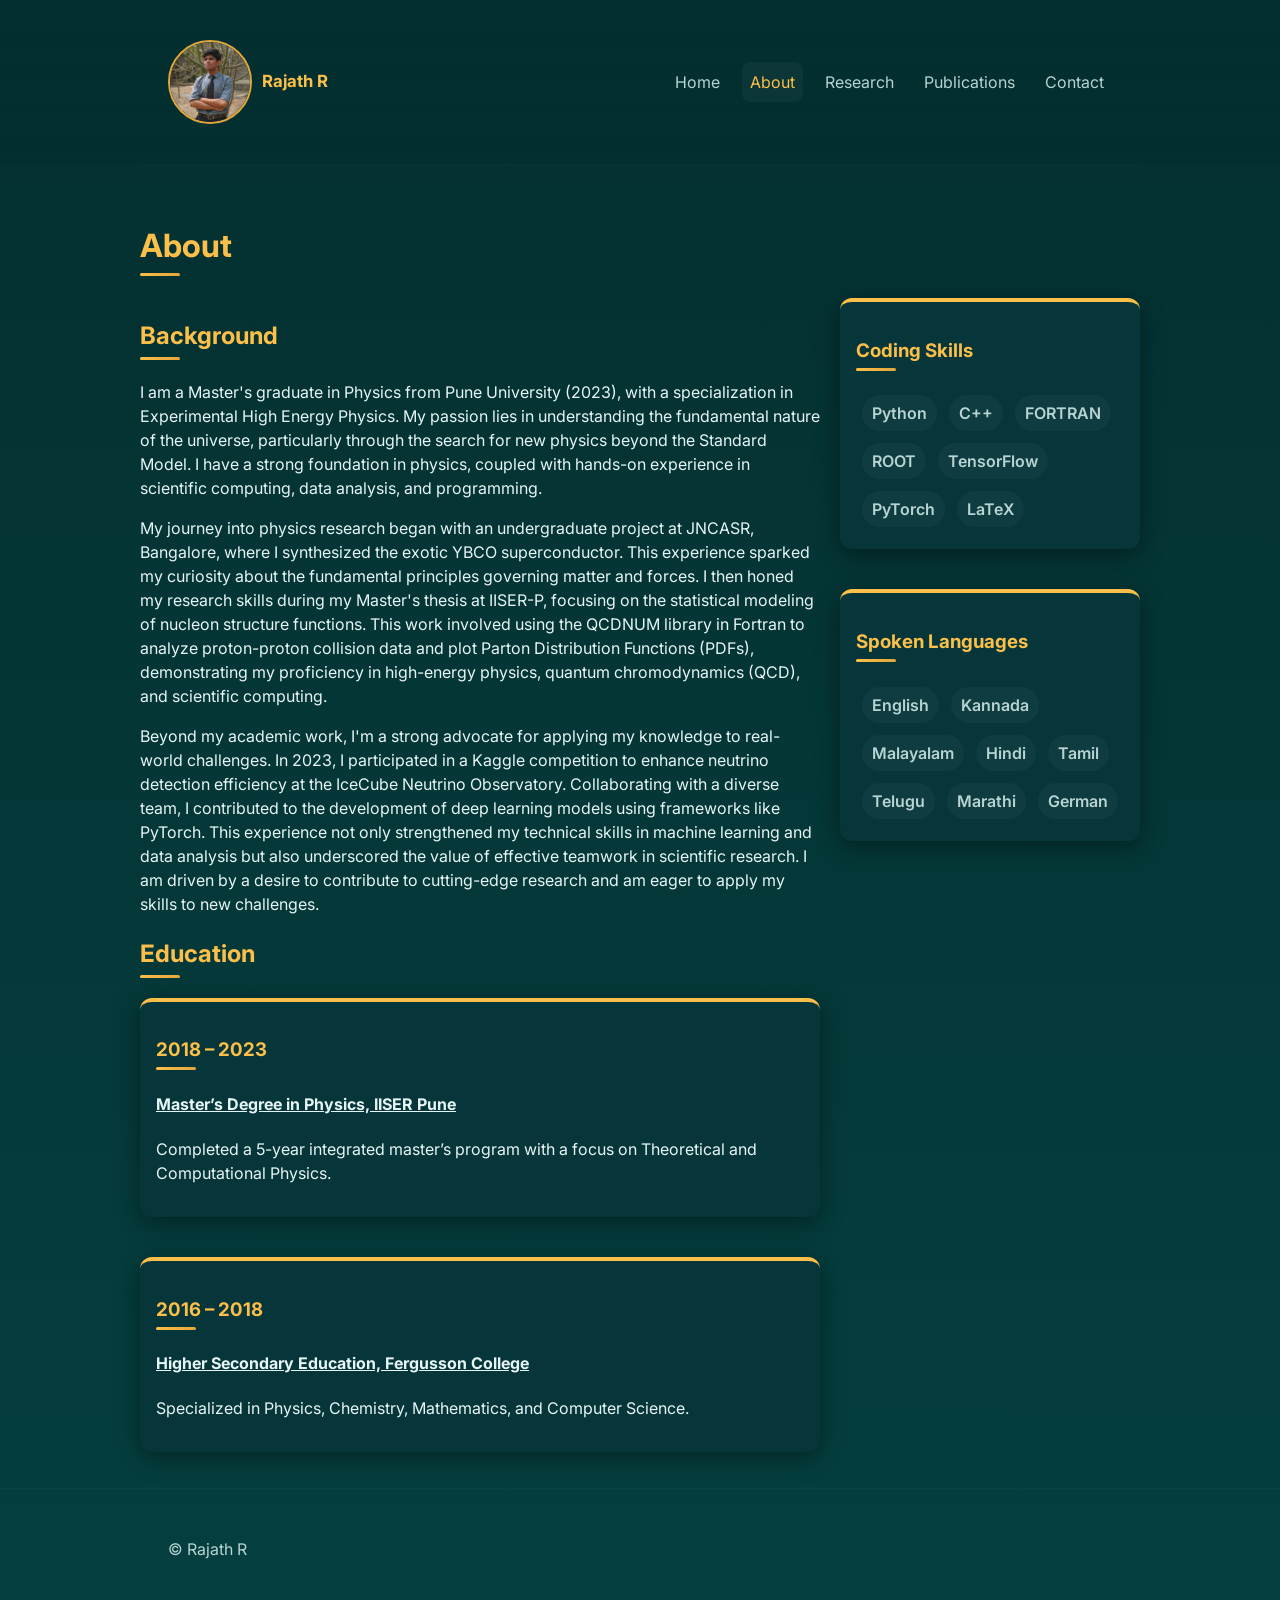
==== about.html @ 4250e9c6 "Update about.html" ====
<!doctype html>
<html lang="en"><head>
<meta charset="utf-8"/><meta name="viewport" content="width=device-width,initial-scale=1"/>
<title>About — Rajath R</title>
<link href="https://fonts.googleapis.com/css2?family=Inter:wght@300;400;600;700;800&display=swap" rel="stylesheet">
<link rel="stylesheet" href="css/style.css">
</head><body>
  <header class="site-header">
    <div class="container header-grid">
      <a class="brand" href="index.html">
  <img src="images/profile.jpg" alt="Rajath R" class="brand-photo" />
  Rajath R
</a>

      <nav class="nav">
        <a href="index.html">Home</a>
        <a href="about.html" aria-current="page">About</a>
        <a href="research.html">Research</a>
        <a href="publications.html">Publications</a>
        <a href="contact.html">Contact</a>
      </nav>
      <button id="menuToggle" class="menu-toggle" aria-label="Toggle menu">☰</button>
    </div>
  </header>

  <main class="container section">
    <h1>About</h1>
    <div class="two-col">
      <div>
        <h2>Background</h2>
        <p>I am a Master's graduate in Physics from Pune University (2023), with a specialization in Experimental High Energy Physics. My passion lies in understanding the fundamental nature of the universe, particularly through the search for new physics beyond the Standard Model. I have a strong foundation in physics, coupled with hands-on experience in scientific computing, data analysis, and programming.<p>

<p>My journey into physics research began with an undergraduate project at JNCASR, Bangalore, where I synthesized the exotic YBCO superconductor. This experience sparked my curiosity about the fundamental principles governing matter and forces. I then honed my research skills during my Master's thesis at IISER-P, focusing on the statistical modeling of nucleon structure functions. This work involved using the QCDNUM library in Fortran to analyze proton-proton collision data and plot Parton Distribution Functions (PDFs), demonstrating my proficiency in high-energy physics, quantum chromodynamics (QCD), and scientific computing.<p>

<p>Beyond my academic work, I'm a strong advocate for applying my knowledge to real-world challenges. In 2023, I participated in a Kaggle competition to enhance neutrino detection efficiency at the IceCube Neutrino Observatory. Collaborating with a diverse team, I contributed to the development of deep learning models using frameworks like PyTorch. This experience not only strengthened my technical skills in machine learning and data analysis but also underscored the value of effective teamwork in scientific research. I am driven by a desire to contribute to cutting-edge research and am eager to apply my skills to new challenges.</p>

        <section id="education">
  <h2>Education</h2>

  <article class="exp card">
    <h3>2018 – 2023</h3>
    <h4><u><b>Master’s Degree in Physics, IISER Pune</b></u></h4>
    <p>Completed a 5-year integrated master’s program with a focus on Theoretical and Computational Physics.</p>
  </article>

  <article class="exp card">
    <h3>2016 – 2018</h3>
    <h4><u><b>Higher Secondary Education, Fergusson College</b></u></h4>
    <p>Specialized in Physics, Chemistry, Mathematics, and Computer Science.</p>
  </article>

</section>

      </div>

      <aside>
        <div class="card">
          <h3>Coding Skills</h3>
          <div class="chips">
            <span>Python</span><span>C++</span><span>FORTRAN</span><span>ROOT</span><span>TensorFlow</span><span>PyTorch</span><span>LaTeX</span>
          </div>
        </div>

        <div class="card">
          <h3>Spoken Languages</h3>
           <div class="chips">
            <span>English</span><span>Kannada</span><span>Malayalam</span><span>Hindi</span><span>Tamil</span><span>Telugu</span><span>Marathi</span><span>German</span>
          </div>
        </div>
      </aside>
    </div>
  </main>

  <footer class="site-footer">
    <div class="container footer-inner">
      <div>© <span id="year2"></span> Rajath R</div>
    </div>
  </footer>

  <script src="js/main.js"></script>
</body></html>
---- css/style.css ----
:root {
  --bg:#042f30;        /* deep teal */
  --bg-2:#053f3f;
  --card:#07363a;
  --muted:#b7d4d2;     /* softer muted tone */
  --text:#e6f6f5;
  --accent:#fcbf49;    /* gold accent */
  --accent-dark:#e3a63b; /* darker gold hover */
  --glass: rgba(255,255,255,0.03);
  --radius:12px;
  font-family: "Inter", system-ui, -apple-system, "Segoe UI", Roboto, "Helvetica Neue", Arial;
  color-scheme: dark;
}

/* base */
* { box-sizing: border-box; }
html, body { min-height: 100%; height: auto; }

body {
  margin: 0;
  background: linear-gradient(180deg,var(--bg),var(--bg-2));
  color: var(--text);
  -webkit-font-smoothing: antialiased;
  -moz-osx-font-smoothing: grayscale;
  font-size: 16px;
  line-height: 1.5;
}

/* layout */
.container { max-width: 1000px; margin: 0 auto; padding: 28px; }

/* header */
.site-header {
  position: sticky;
  top: 0;
  background: linear-gradient(180deg, rgba(4, 47, 48, 0.95), rgba(4, 47, 48, 0.85));
  backdrop-filter: blur(6px);
  z-index: 50;
  padding: 12px 0;
}

.header-grid {
  display: flex;
  align-items: center;
  justify-content: space-between;
  gap: 20px;
}

.brand {
  display: flex;
  align-items: center;
  gap: 10px;
  font-weight: 700;
  font-size: 1.05rem;
  color: var(--accent);
  text-decoration: none;
}

.brand-photo {
  width: 84px;
  height: 84px;
  border-radius: 50%;
  object-fit: cover;
  border: 2px solid var(--accent-dark);
}
@media (max-width: 600px) {
  .brand-photo { width: 48px; height: 48px; }
}

.nav { display: flex; gap: 14px; align-items: center; }
.nav a {
  color: var(--muted);
  text-decoration: none;
  padding: 8px;
  border-radius: 8px;
  transition: 0.2s;
}
.nav a[aria-current="page"], .nav a:hover {
  color: var(--accent);
  background: rgba(255,255,255,0.03);
}
.btn-outline {
  background: transparent;
  border: 1px solid var(--accent);
  padding: 8px 12px;
  border-radius: 10px;
  color: var(--accent);
  transition: 0.2s;
}
.btn-outline:hover { background: var(--accent); color: var(--bg); }

/* mobile menu */
.menu-toggle { display: none; background: transparent; border: 0; color: var(--muted); font-size: 1.25rem; }

/* hero */
.hero {
  position: relative;
  display: grid;
  grid-template-columns: 1fr 360px;
  gap: 28px;
  align-items: start;
  padding: 44px 0;
  background: linear-gradient(180deg, var(--bg), var(--bg-2));
  border-bottom: 1px solid rgba(255,255,255,0.05);
  overflow: hidden;
}
.hero::before {
  content: "";
  position: absolute;
  top: -50%;
  left: -50%;
  width: 200%;
  height: 200%;
  background: radial-gradient(
    ellipse at center,
    rgba(252,191,73,0.10) 0%,
    rgba(252,191,73,0) 70%
  );
  background-blend-mode: screen;
  pointer-events: none;
  z-index: 0;
}
.hero > * { position: relative; z-index: 1; }

/* profile frame */
.profile-frame {
  width: 260px;
  height: 260px;
  border-radius: 18px;
  border: 3px solid var(--accent);
  background: linear-gradient(180deg, rgba(255,255,255,0.02), rgba(0,0,0,0.06));
  display: flex;
  align-items: center;
  justify-content: center;
  overflow: hidden;
  box-shadow: 0 10px 30px rgba(2,8,12,0.6);
}
.profile-frame img { width: 100%; height: 100%; object-fit: cover; }

.hero-left h1 { font-size: 2.1rem; margin: 0 0 6px; color: var(--accent); }
.lead { color: var(--muted); margin-bottom: 12px; }
.meta { color: var(--muted); font-size: 0.95rem; }
.hero-ctas { margin: 16px 0; display: flex; flex-wrap: wrap; gap: 12px; }
.btn-primary {
  background: var(--accent);
  color: var(--bg);
  padding: 12px 14px;
  border-radius: 12px;
  text-decoration: none;
  font-weight: 700;
  transition: 0.2s;
}
.btn-primary:hover { background: var(--accent-dark); }
.btn-ghost {
  background: transparent;
  border: 1px solid var(--accent);
  padding: 10px 12px;
  border-radius: 12px;
  color: var(--accent);
  text-decoration: none;
  transition: 0.2s;
}
.btn-ghost:hover { background: var(--accent); color: var(--bg); }

/* Download CV button */
.btn-download {
  background: var(--accent);
  color: var(--bg);
  text-shadow: 0 1px 2px rgba(0,0,0,0.4);
  padding: 10px 14px;
  border-radius: 10px;
  text-decoration: none;
  font-weight: 600;
  transition: 0.2s;
}
.btn-download:hover { background: var(--accent-dark); }

/* features */
.features .grid-3 { display: grid; grid-template-columns: repeat(3,1fr); gap: 18px; margin-top: 18px; }
.card {
  background: var(--card);
  padding: 16px;
  border-radius: 12px;
  box-shadow: 0 6px 24px rgba(0,0,0,0.4);
  border-top: 4px solid var(--accent);
}
.card.sm { padding: 10px; font-size: 0.95rem; border-top: 2px solid var(--accent-dark); }

/* chips */
.quick-cards { display: flex; gap: 12px; margin-top: 18px; flex-wrap: wrap; }
.chips span {
  display: inline-block;
  padding: 6px 10px;
  margin: 6px;
  border-radius: 999px;
  background: rgba(255,255,255,0.03);
  color: var(--muted);
  font-weight: 600;
}

/* sections */
.section { padding: 36px 0; border-top: 1px solid rgba(255,255,255,0.02); }
.section h1, .section h2, .section h3 {
  color: var(--accent);
  position: relative;
  padding-bottom: 6px;
}
.section h1::after, .section h2::after, .section h3::after {
  content: "";
  position: absolute;
  left: 0;
  bottom: 0;
  width: 40px;
  height: 3px;
  background: linear-gradient(90deg,var(--accent),var(--accent-dark));
  border-radius: 2px;
}
.two-col { display: grid; grid-template-columns: 1fr 300px; gap: 20px; align-items: start; }
.pub-list { list-style: none; padding: 0; margin: 0; }
.pub-list li::before { content: "• "; color: var(--accent); font-weight: bold; }
.link-inline { color: var(--accent); text-decoration: none; font-weight: 600; }

/* footer */
.site-footer { padding: 20px 0; color: var(--muted); text-align: center; border-top: 1px solid rgba(255,255,255,0.02); }
.footer-inner { display: flex; justify-content: space-between; gap: 20px; align-items: center; }

/* contact section */
.contact-section { padding: 40px 0; }
.contact-section h2 { text-align: center; margin-bottom: 28px; font-size: 1.8rem; }
.contact-grid {
  display: grid;
  grid-template-columns: repeat(auto-fit, minmax(220px, 1fr));
  gap: 20px;
  justify-content: center; /* centers incomplete rows */
}
.contact-card {
  background: var(--card);
  border-radius: var(--radius);
  padding: 20px;
  text-align: center;
  transition: transform 0.2s ease, background 0.2s ease;
  opacity: 0;
  transform: translateY(10px);
  animation: fadeUp 0.6s ease forwards;
}
.contact-card:nth-child(1) { animation-delay: 0.1s; }
.contact-card:nth-child(2) { animation-delay: 0.2s; }
.contact-card:nth-child(3) { animation-delay: 0.3s; }
.contact-card:nth-child(4) { animation-delay: 0.4s; }
.contact-card:nth-child(5) { animation-delay: 0.5s; }
.contact-card:nth-child(6) { animation-delay: 0.6s; }
.contact-card:nth-child(7) { animation-delay: 0.7s; }
.contact-card:nth-child(8) { animation-delay: 0.8s; }

@keyframes fadeUp {
  to { opacity: 1; transform: translateY(0); }
}

.contact-card:hover { transform: translateY(-4px); background: var(--glass); }
.contact-card .icon { margin-bottom: 10px; }
.contact-card svg {
  width: 36px;
  height: 36px;
  color: var(--accent);
  transition: color 0.2s ease, filter 0.3s ease;
}
.contact-card:hover svg {
  color: var(--text);
  filter: drop-shadow(0 0 6px rgba(252,191,73,0.6)); /* gold glow */
}
.contact-card h3 { margin: 6px 0; font-size: 1.1rem; }
.contact-card p { margin: 0; }
.contact-card a { color: var(--muted); text-decoration: none; transition: color 0.2s ease; }
.contact-card:hover a { color: var(--text); }

/* responsiveness */
@media (max-width:980px) {
  .hero { grid-template-columns: 1fr 300px; }
  .two-col { grid-template-columns: 1fr; }
  .features .grid-3 { grid-template-columns: 1fr 1fr; }
}
@media (max-width:760px) {
  .nav {
    display: none;
    position: absolute;
    right: 18px;
    top: 68px;
    background: var(--card);
    padding: 16px;
    border-radius: 10px;
    box-shadow: 0 12px 30px rgba(0,0,0,0.6);
  }
  .menu-toggle { display: block; }
  .hero { grid-template-columns: 1fr; gap: 18px; }
  .features .grid-3 { grid-template-columns: 1fr; }
}
.pub-list li {
  position: relative;
  padding-left: 20px; /* space for bullet */
  margin-bottom: 10px; /* space between items */
  opacity: 0;
  transform: translateY(5px);
  animation: fadeBullet 0.5s ease forwards;
}

.pub-list li:nth-child(1) { animation-delay: 0.05s; }
.pub-list li:nth-child(2) { animation-delay: 0.1s; }
.pub-list li:nth-child(3) { animation-delay: 0.15s; }
.pub-list li:nth-child(4) { animation-delay: 0.2s; }
.pub-list li:nth-child(5) { animation-delay: 0.25s; }
/* add more nth-child delays if you have more items */

.pub-list li::before {
  content: "";
  position: absolute;
  left: 0;
  top: 0.6em;
  width: 8px;
  height: 8px;
  background: var(--accent);
  border-radius: 50%;
  box-shadow: 0 0 4px rgba(252,191,73,0.6);
  opacity: 0;
  transform: scale(0.6);
  animation: popBullet 0.3s ease forwards;
}

.pub-list li:nth-child(1)::before { animation-delay: 0.05s; }
.pub-list li:nth-child(2)::before { animation-delay: 0.1s; }
.pub-list li:nth-child(3)::before { animation-delay: 0.15s; }
.pub-list li:nth-child(4)::before { animation-delay: 0.2s; }
.pub-list li:nth-child(5)::before { animation-delay: 0.25s; }

@keyframes fadeBullet {
  to { opacity: 1; transform: translateY(0); }
}

@keyframes popBullet {
  to { opacity: 1; transform: scale(1); }
}
/* === Custom spacing for stacked cards in About and Research sections === */

/* About page right-column cards */
.two-col .card {
  margin-bottom: 40px;
}
.two-col .card:last-child {
  margin-bottom: 0;
}

/* Research section cards */
.exp.card {
  margin-bottom: 40px;
}
.exp.card:last-child {
  margin-bottom: 0;
}

/* === Fade-in animation for About and Research cards === */
/* Reusing fadeBullet animation from publications page */

.exp.card {
  opacity: 0;
  transform: translateY(5px);
  animation: fadeBullet 0.5s ease forwards;
}
.exp.card:nth-child(1) { animation-delay: 0.05s; }
.exp.card:nth-child(2) { animation-delay: 0.1s; }
.exp.card:nth-child(3) { animation-delay: 0.15s; }

.two-col .card {
  opacity: 0;
  transform: translateY(5px);
  animation: fadeBullet 0.5s ease forwards;
}
.two-col .card:nth-child(1) { animation-delay: 0.05s; }
.two-col .card:nth-child(2) { animation-delay: 0.1s; }
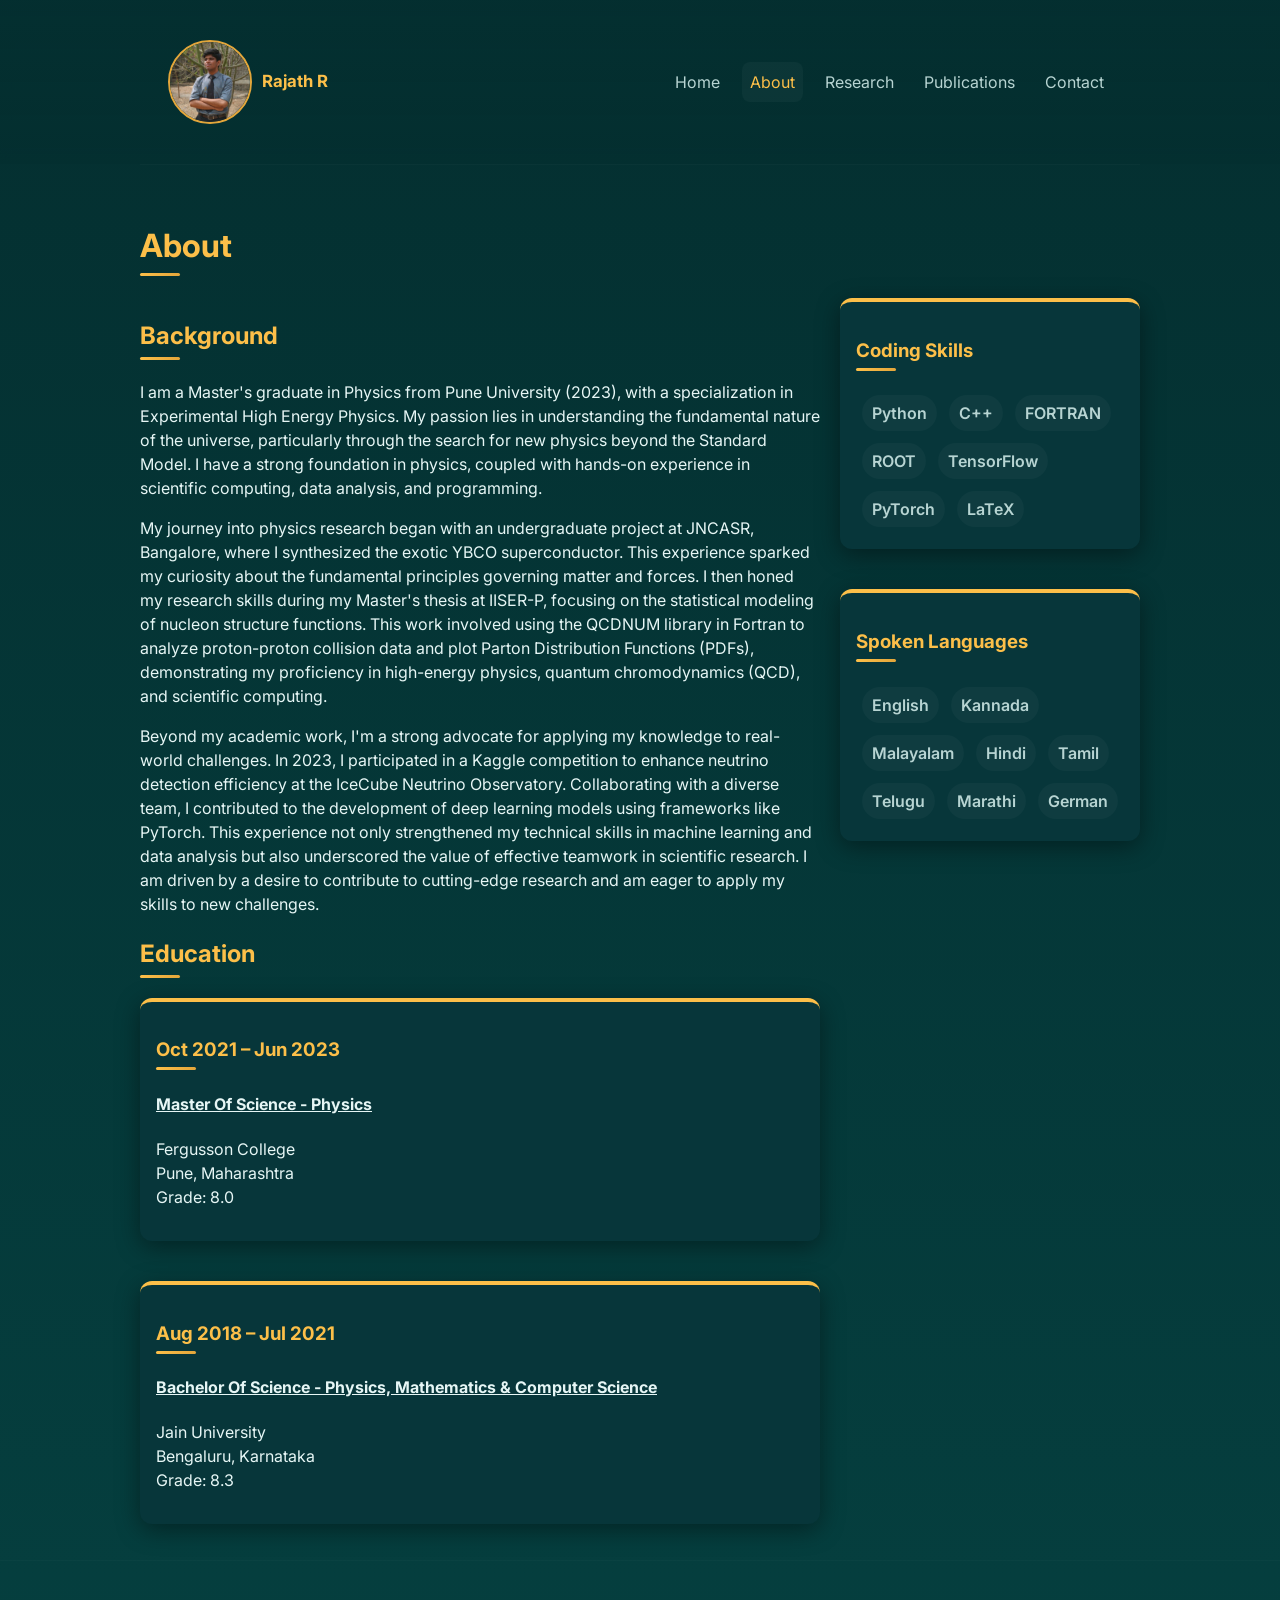
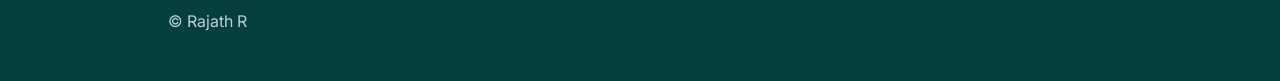
==== commit a4c66806: "Update about.html" ====
--- a/about.html
+++ b/about.html
@@ -38,16 +38,18 @@
   <h2>Education</h2>
 
   <article class="exp card">
-    <h3>2018 – 2023</h3>
-    <h4><u><b>Master’s Degree in Physics, IISER Pune</b></u></h4>
-    <p>Completed a 5-year integrated master’s program with a focus on Theoretical and Computational Physics.</p>
+    <h3>Oct 2021 – Jun 2023</h3>
+    <h4><u><b>Master Of Science - Physics</b></u></h4>
+    <p>Fergusson College<br>Pune, Maharashtra<br>Grade: 8.0</p>
   </article>
 
   <article class="exp card">
-    <h3>2016 – 2018</h3>
-    <h4><u><b>Higher Secondary Education, Fergusson College</b></u></h4>
-    <p>Specialized in Physics, Chemistry, Mathematics, and Computer Science.</p>
+    <h3>Aug 2018 – Jul 2021</h3>
+    <h4><u><b>Bachelor Of Science - Physics, Mathematics &amp; Computer Science</b></u></h4>
+    <p>Jain University<br>Bengaluru, Karnataka<br>Grade: 8.3</p>
   </article>
+
+</section>
 
 </section>
 
--- a/css/style.css
+++ b/css/style.css
@@ -371,6 +371,13 @@
 .two-col .card {
   opacity: 0;
   transform: translateY(5px);
+  #education .card {
+  margin-bottom: 20px;
+}
+#education .card:last-child {
+  margin-bottom: 0;
+}
+
   animation: fadeBullet 0.5s ease forwards;
 }
 .two-col .card:nth-child(1) { animation-delay: 0.05s; }
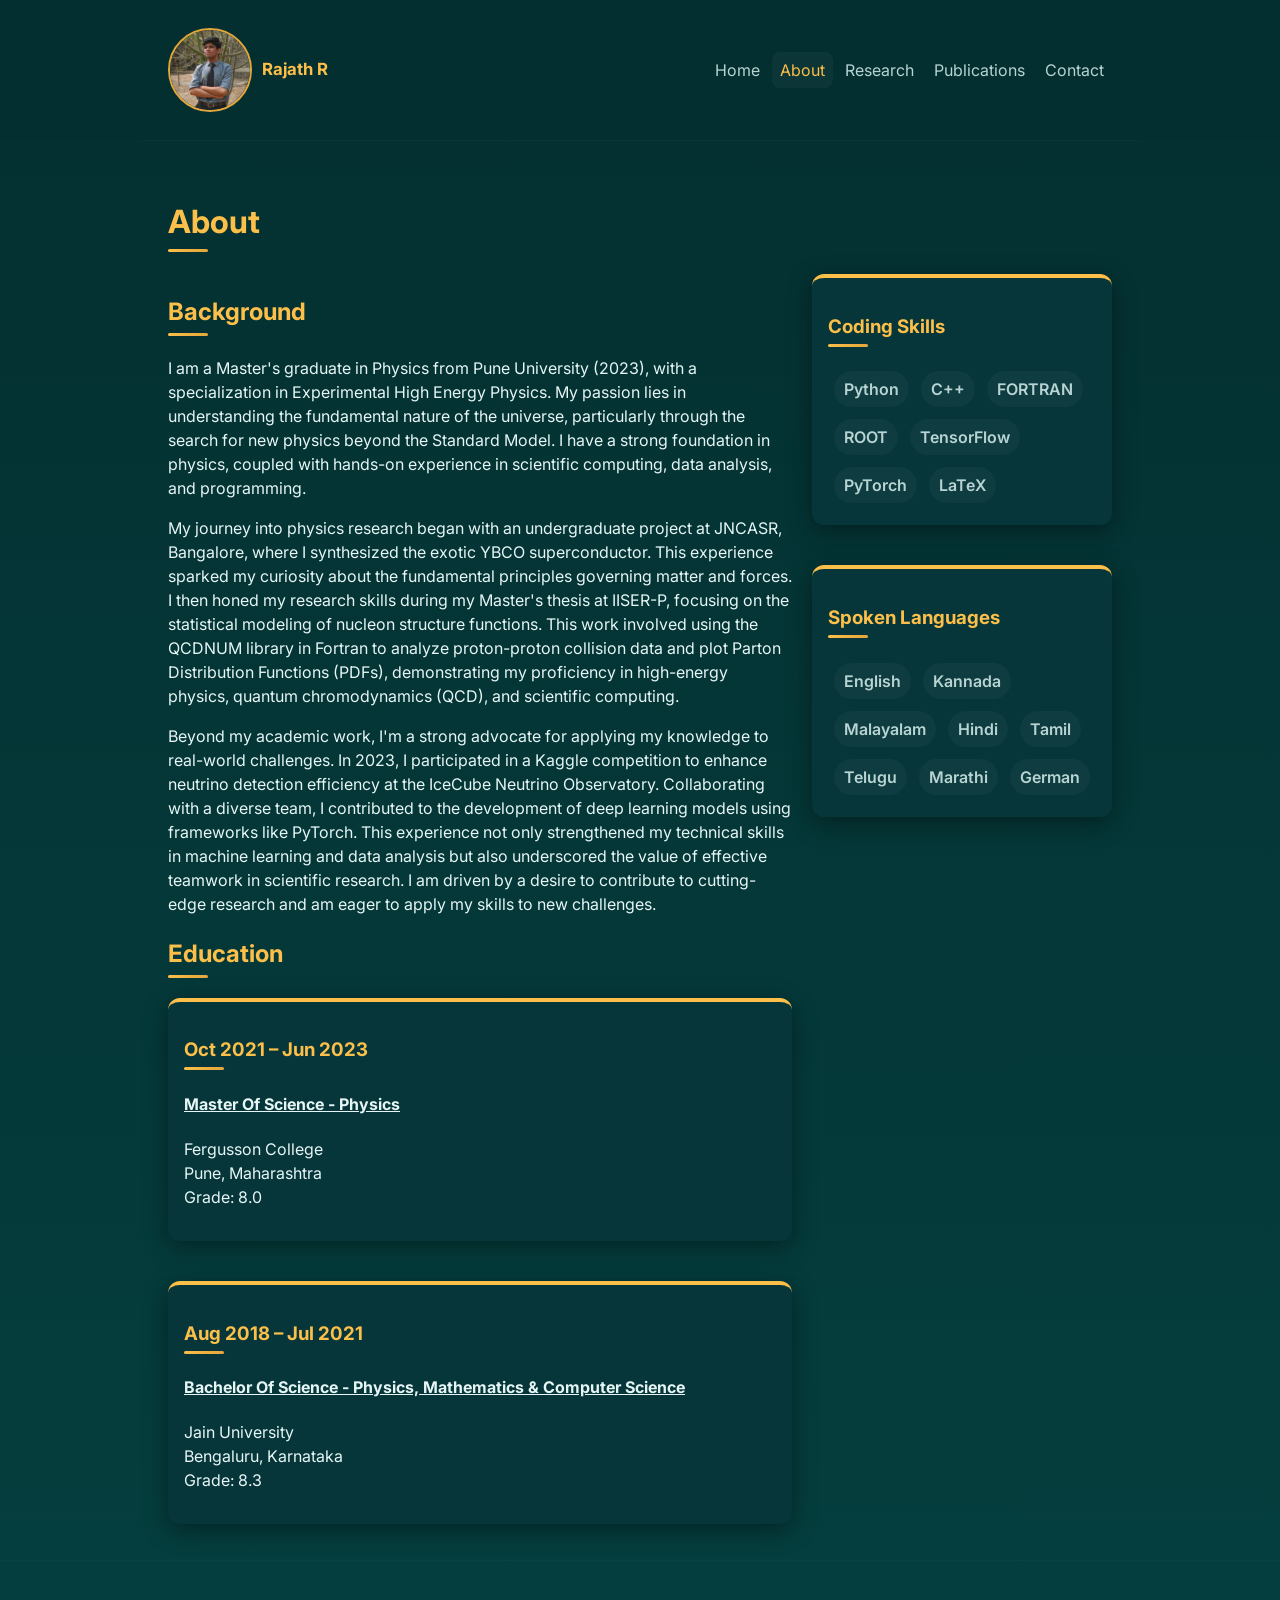
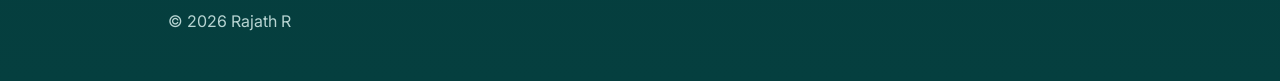
==== commit c63e8cd0: "Update about.html" ====
--- a/about.html
+++ b/about.html
@@ -79,5 +79,5 @@
     </div>
   </footer>
 
-  <script src="js/main.js"></script>
+  <script src="js/main.js"defer></script>
 </body></html>
--- a/css/style.css
+++ b/css/style.css
@@ -36,7 +36,7 @@
   background: linear-gradient(180deg, rgba(4, 47, 48, 0.95), rgba(4, 47, 48, 0.85));
   backdrop-filter: blur(6px);
   z-index: 50;
-  padding: 12px 0;
+  padding: 0px 0;
 }
 
 .header-grid {
@@ -67,7 +67,6 @@
   .brand-photo { width: 48px; height: 48px; }
 }
 
-.nav { display: flex; gap: 14px; align-items: center; }
 .nav a {
   color: var(--muted);
   text-decoration: none;
@@ -90,7 +89,7 @@
 .btn-outline:hover { background: var(--accent); color: var(--bg); }
 
 /* mobile menu */
-.menu-toggle { display: none; background: transparent; border: 0; color: var(--muted); font-size: 1.25rem; }
+.menu-toggle { display: none; background: transparent; border: 0; color: var(--accent); font-size: 1.5rem; /* Increased size slightly for better visibility */ }
 
 /* hero */
 .hero {
@@ -99,7 +98,7 @@
   grid-template-columns: 1fr 360px;
   gap: 28px;
   align-items: start;
-  padding: 44px 0;
+  padding: 44px 28px;
   background: linear-gradient(180deg, var(--bg), var(--bg-2));
   border-bottom: 1px solid rgba(255,255,255,0.05);
   overflow: hidden;
@@ -165,15 +164,15 @@
 /* Download CV button */
 .btn-download {
   background: var(--accent);
-  color: var(--bg);
-  text-shadow: 0 1px 2px rgba(0,0,0,0.4);
+  color: #222 !important;/* dark charcoal */
+  text-shadow: none;
   padding: 10px 14px;
   border-radius: 10px;
   text-decoration: none;
   font-weight: 600;
   transition: 0.2s;
 }
-.btn-download:hover { background: var(--accent-dark); }
+.btn-download:hover { background: var(--accent-dark) !important; }
 
 /* features */
 .features .grid-3 { display: grid; grid-template-columns: repeat(3,1fr); gap: 18px; margin-top: 18px; }
@@ -199,22 +198,34 @@
 }
 
 /* sections */
-.section { padding: 36px 0; border-top: 1px solid rgba(255,255,255,0.02); }
+.section { padding: 36px 28px; border-top: 1px solid rgba(255,255,255,0.02); }
 .section h1, .section h2, .section h3 {
   color: var(--accent);
   position: relative;
   padding-bottom: 6px;
 }
-.section h1::after, .section h2::after, .section h3::after {
+/* default: small underline aligned with the heading text (left by default) */
+.section h1::after,
+.section h2::after,
+.section h3::after {
   content: "";
   position: absolute;
   left: 0;
+  transform: none;
   bottom: 0;
   width: 40px;
   height: 3px;
-  background: linear-gradient(90deg,var(--accent),var(--accent-dark));
+  background: linear-gradient(90deg, var(--accent), var(--accent-dark));
   border-radius: 2px;
 }
+/* center underline only on Contact (or any section with .contact-section) */
+.contact-section h1::after,
+.contact-section h2::after,
+.contact-section h3::after {
+  left: 50%;
+  transform: translateX(-50%);
+}
+
 .two-col { display: grid; grid-template-columns: 1fr 300px; gap: 20px; align-items: start; }
 .pub-list { list-style: none; padding: 0; margin: 0; }
 .pub-list li::before { content: "• "; color: var(--accent); font-weight: bold; }
@@ -229,9 +240,12 @@
 .contact-section h2 { text-align: center; margin-bottom: 28px; font-size: 1.8rem; }
 .contact-grid {
   display: grid;
-  grid-template-columns: repeat(auto-fit, minmax(220px, 1fr));
+  grid-template-columns: repeat(4, 1fr);
   gap: 20px;
-  justify-content: center; /* centers incomplete rows */
+  justify-items: center;
+  max-width: 1200px; /* keeps grid to about 4 cards wide */
+  margin: 0 auto; /* centers the whole grid */
+
 }
 .contact-card {
   background: var(--card);
@@ -382,3 +396,179 @@
 }
 .two-col .card:nth-child(1) { animation-delay: 0.05s; }
 .two-col .card:nth-child(2) { animation-delay: 0.1s; }
+.contact-grid {
+  display: flex;
+  flex-wrap: wrap;
+  justify-content: center; /* Center align tiles horizontally */
+  gap: 20px; /* Optional: adds space between tiles */
+}
+.contact-page h1 {
+  text-align: center;
+}
+.contact-section h1 {
+  text-align: center;
+  margin-bottom: 28px;
+}
+/* Hero-brand: pulsing atom + stylised RR (place at bottom of style.css) */
+.brand-hero {
+  display: flex;
+  align-items: center;
+  gap: 10px;
+  padding: 0px 8px;
+  /* keep link-like spacing but non-clickable here; use same vertical rhythm as .brand */
+}
+
+.brand-hero .hero-emblem {
+  display: inline-flex;
+  align-items: center;
+  justify-content: center;
+  width: 88px; /* doubled from 44px */
+  height: 88px; /* doubled from 44px */
+  border-radius: 20px; /* optional: keep proportions */
+  background: rgba(255,255,255,0.02);
+  color: var(--accent);
+  transition: transform 220ms ease;
+  box-shadow: 0 0 0 rgba(252,191,73,0.0);
+}
+/* slow breathing / pulse effect */
+.brand-hero .atom {
+  display: block;
+  width: 100%;   /* make atom fill the emblem box */
+  height: 100%;
+  will-change: transform, opacity;
+  transform-origin: 50% 50%;
+  animation: atom-pulse 3.6s ease-in-out infinite;
+}
+
+/* tiny glow on the core, animated */
+.brand-hero .atom-core {
+  animation: core-glow 3.6s ease-in-out infinite;
+  will-change: filter, opacity;
+}
+
+/* monogram */
+.brand-hero .hero-monogram .rr {
+  display: inline-block;
+  font-family: "Inter", system-ui, -apple-system, "Segoe UI", Roboto, "Helvetica Neue", Arial;
+  font-weight: 700;
+  letter-spacing: 0.06em;
+  background: linear-gradient(90deg, var(--accent), var(--accent-dark));
+  -webkit-background-clip: text;
+  background-clip: text;
+  color: transparent;
+  font-size: 2.1rem; /* doubled from 1.05rem */
+  line-height: 1;
+  padding-left: 2px;
+  padding-right: 2px;
+}
+
+/* breathing/pulse keyframes */
+@keyframes atom-pulse {
+  0%   { transform: scale(1) rotate(0deg); opacity: 0.96; }
+  25%  { transform: scale(1.08) rotate(8deg); opacity: 1; }
+  50%  { transform: scale(1) rotate(16deg); opacity: 0.96; }
+  75%  { transform: scale(1.06) rotate(8deg); opacity: 1; }
+  100% { transform: scale(1) rotate(0deg); opacity: 0.96; }
+}
+
+
+/* subtle core glow */
+@keyframes core-glow {
+  0% { filter: drop-shadow(0 0 0 rgba(252,191,73,0)); }
+  30% { filter: drop-shadow(0 0 14px rgba(252,191,73,0.55)); }
+  50% { filter: drop-shadow(0 0 24px rgba(252,191,73,0.75)); }
+  70% { filter: drop-shadow(0 0 14px rgba(252,191,73,0.55)); }
+  100% { filter: drop-shadow(0 0 0 rgba(252,191,73,0)); }
+
+
+/* small responsive adjustments */
+@media (max-width: 720px) {
+  .brand-hero { gap: 8px; }
+  .brand-hero .hero-emblem { width: 36px; height: 36px; border-radius: 8px; }
+  .brand-hero .rr { font-size: 0.95rem; }
+}
+/* === Navigation Menu === */
+.nav {
+  display: flex;
+  gap: 14px;
+  align-items: center;
+}
+
+/* --- Mobile Navigation Styles --- */
+@media (max-width: 760px) {
+  .menu-toggle {
+    display: block; /* Show hamburger icon */
+  }
+
+  .nav {
+    display: none; /* Hide menu by default */
+    position: absolute;
+    top: 68px;
+    right: 18px;
+    width: 220px;
+    background: var(--card);
+    border-radius: 10px;
+    box-shadow: 0 12px 30px rgba(0,0,0,0.4);
+    padding: 16px;
+    flex-direction: column; /* Stack links vertically */
+    align-items: flex-start;
+  }
+
+  .nav.nav-open {
+    display: flex; /* Show menu when toggled */
+  }
+}
+/* === Mobile Menu Override === */
+@media (max-width: 760px) {
+  .nav {
+    display: none; /* Keep it hidden by default */
+    position: absolute;
+    right: 18px;
+    top: 60px; /* Adjusted position slightly */
+    background: var(--card);
+    padding: 16px;
+    border-radius: 10px;
+    box-shadow: 0 12px 30px rgba(0,0,0,0.5);
+    flex-direction: column;
+    align-items: flex-start;
+    gap: 10px;
+  }
+
+  /* This is the key part: it shows the menu when the class is added */
+  .nav.nav-open {
+    display: flex !important; /* Use !important to force the display */
+  }
+
+  .menu-toggle {
+    display: block; /* Make sure the button is visible */
+    z-index: 100; /* Ensure the button is on top of other elements */
+  }
+}/* =================================
+   Mobile Navigation Fix
+   ================================= */
+
+@media (max-width: 760px) {
+  /* 1. Ensure the menu is hidden by default */
+  .nav {
+    display: none;
+    flex-direction: column;
+    position: absolute;
+    right: 18px;
+    top: 60px;
+    background: var(--card);
+    padding: 16px;
+    border-radius: 10px;
+    box-shadow: 0 12px 30px rgba(0,0,0,0.5);
+  }
+
+  /* 2. Make the hamburger button visible and clickable */
+  .menu-toggle {
+    display: block;
+    cursor: pointer; /* Makes it clear it's clickable */
+  }
+
+  /* 3. This is the class that the JavaScript will add/remove */
+  .nav.nav-open {
+    display: flex; /* This will show the menu */
+  }
+}
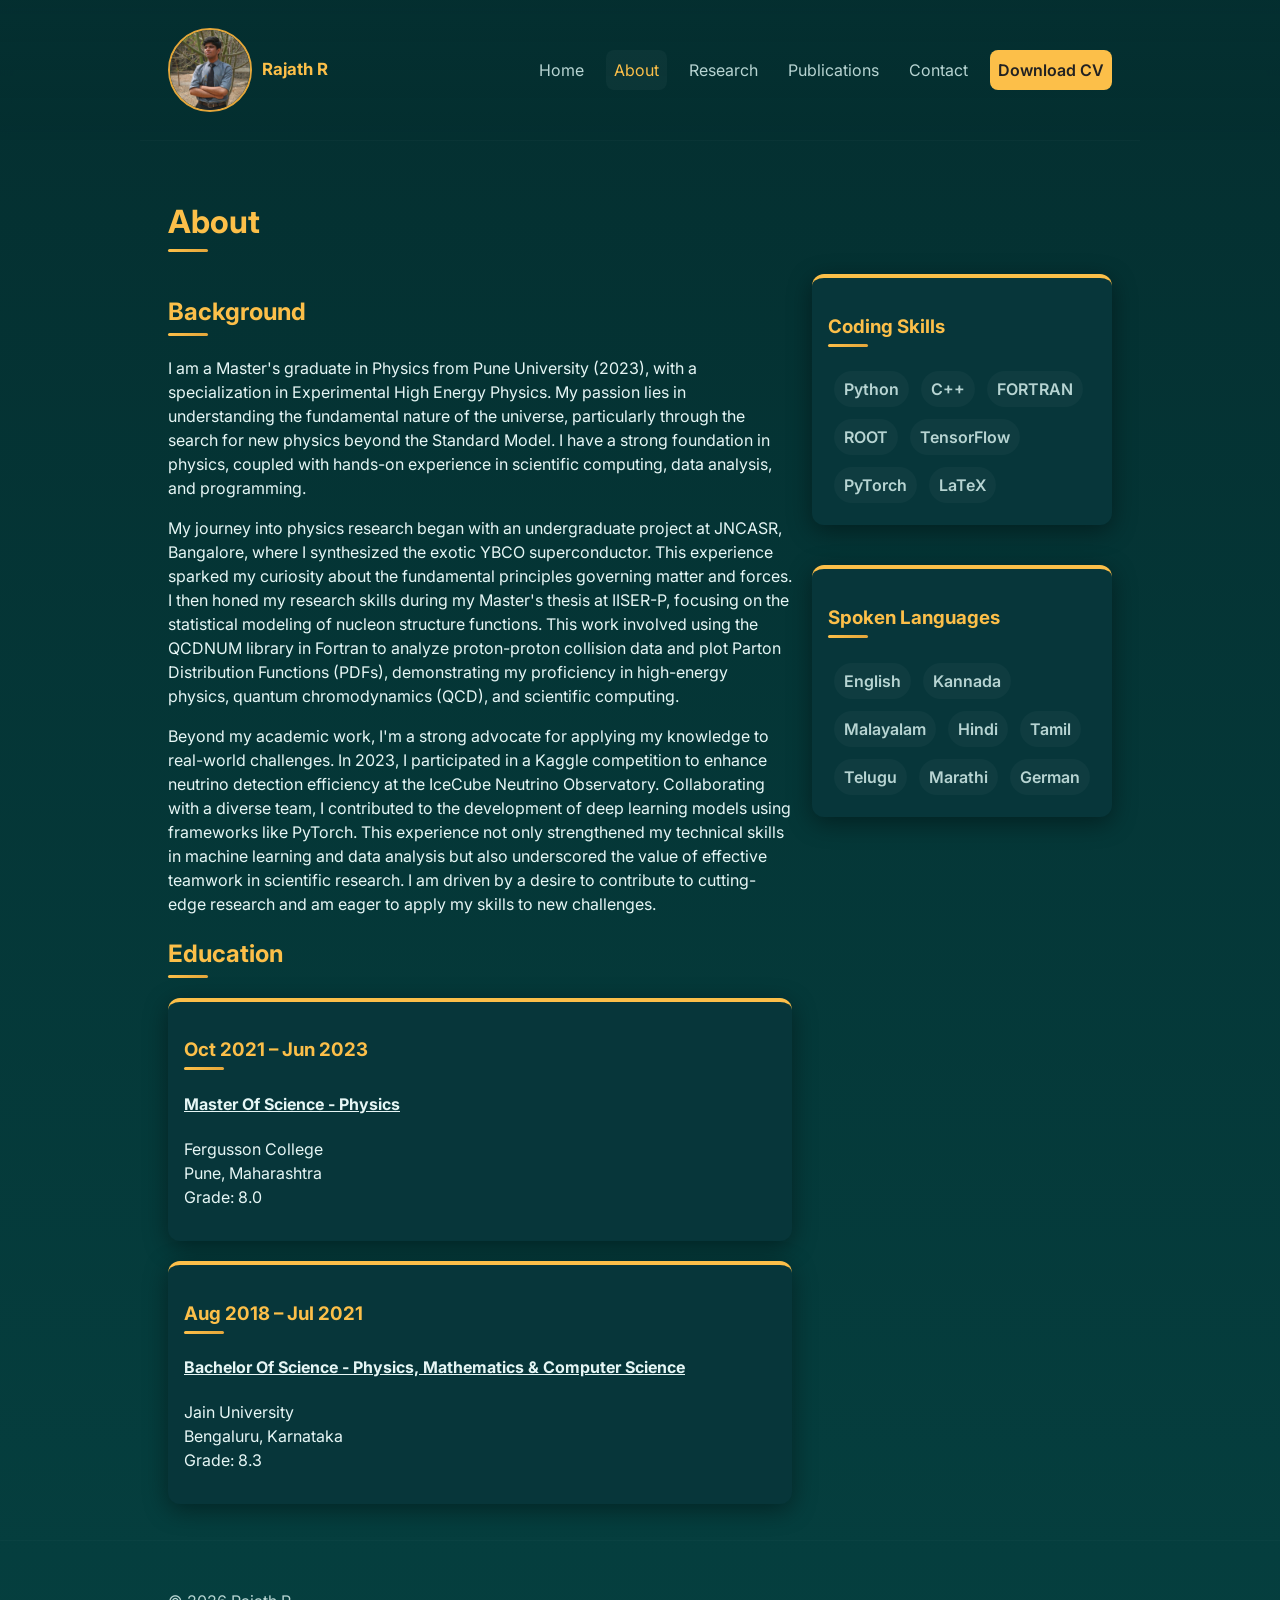
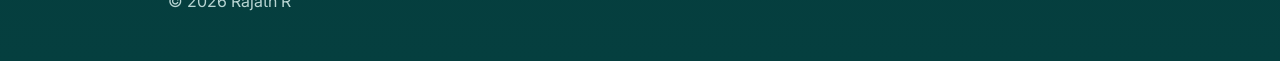
==== commit 58e1e0f6: "Update about.html" ====
--- a/about.html
+++ b/about.html
@@ -18,6 +18,7 @@
         <a href="research.html">Research</a>
         <a href="publications.html">Publications</a>
         <a href="contact.html">Contact</a>
+        <a class="btn-download" href="CV__current__with_months-2.pdf" download>Download CV</a>
       </nav>
       <button id="menuToggle" class="menu-toggle" aria-label="Toggle menu">☰</button>
     </div>
--- a/css/style.css
+++ b/css/style.css
@@ -67,6 +67,12 @@
   .brand-photo { width: 48px; height: 48px; }
 }
 
+.nav {
+  display: flex;
+  gap: 14px;
+  align-items: center;
+}
+
 .nav a {
   color: var(--muted);
   text-decoration: none;
@@ -89,7 +95,7 @@
 .btn-outline:hover { background: var(--accent); color: var(--bg); }
 
 /* mobile menu */
-.menu-toggle { display: none; background: transparent; border: 0; color: var(--accent); font-size: 1.5rem; /* Increased size slightly for better visibility */ }
+.menu-toggle { display: none; } /* Hidden by default */
 
 /* hero */
 .hero {
@@ -245,7 +251,6 @@
   justify-items: center;
   max-width: 1200px; /* keeps grid to about 4 cards wide */
   margin: 0 auto; /* centers the whole grid */
-
 }
 .contact-card {
   background: var(--card);
@@ -294,17 +299,6 @@
   .features .grid-3 { grid-template-columns: 1fr 1fr; }
 }
 @media (max-width:760px) {
-  .nav {
-    display: none;
-    position: absolute;
-    right: 18px;
-    top: 68px;
-    background: var(--card);
-    padding: 16px;
-    border-radius: 10px;
-    box-shadow: 0 12px 30px rgba(0,0,0,0.6);
-  }
-  .menu-toggle { display: block; }
   .hero { grid-template-columns: 1fr; gap: 18px; }
   .features .grid-3 { grid-template-columns: 1fr; }
 }
@@ -357,45 +351,38 @@
 /* About page right-column cards */
 .two-col .card {
   margin-bottom: 40px;
+  opacity: 0;
+  transform: translateY(5px);
+  animation: fadeBullet 0.5s ease forwards;
 }
 .two-col .card:last-child {
   margin-bottom: 0;
 }
+.two-col .card:nth-child(1) { animation-delay: 0.05s; }
+.two-col .card:nth-child(2) { animation-delay: 0.1s; }
+
 
 /* Research section cards */
 .exp.card {
   margin-bottom: 40px;
-}
-.exp.card:last-child {
-  margin-bottom: 0;
-}
-
-/* === Fade-in animation for About and Research cards === */
-/* Reusing fadeBullet animation from publications page */
-
-.exp.card {
   opacity: 0;
   transform: translateY(5px);
   animation: fadeBullet 0.5s ease forwards;
 }
+.exp.card:last-child {
+  margin-bottom: 0;
+}
 .exp.card:nth-child(1) { animation-delay: 0.05s; }
 .exp.card:nth-child(2) { animation-delay: 0.1s; }
 .exp.card:nth-child(3) { animation-delay: 0.15s; }
 
-.two-col .card {
-  opacity: 0;
-  transform: translateY(5px);
-  #education .card {
+#education .card {
   margin-bottom: 20px;
 }
 #education .card:last-child {
   margin-bottom: 0;
 }
 
-  animation: fadeBullet 0.5s ease forwards;
-}
-.two-col .card:nth-child(1) { animation-delay: 0.05s; }
-.two-col .card:nth-child(2) { animation-delay: 0.1s; }
 .contact-grid {
   display: flex;
   flex-wrap: wrap;
@@ -479,6 +466,7 @@
   50% { filter: drop-shadow(0 0 24px rgba(252,191,73,0.75)); }
   70% { filter: drop-shadow(0 0 14px rgba(252,191,73,0.55)); }
   100% { filter: drop-shadow(0 0 0 rgba(252,191,73,0)); }
+}
 
 
 /* small responsive adjustments */
@@ -487,88 +475,40 @@
   .brand-hero .hero-emblem { width: 36px; height: 36px; border-radius: 8px; }
   .brand-hero .rr { font-size: 0.95rem; }
 }
-/* === Navigation Menu === */
-.nav {
-  display: flex;
-  gap: 14px;
-  align-items: center;
-}
-
-/* --- Mobile Navigation Styles --- */
+
+/* =================================
+   Mobile & Tablet Navigation
+   ================================= */
 @media (max-width: 760px) {
+  /* Style for the hamburger button */
   .menu-toggle {
-    display: block; /* Show hamburger icon */
+    display: block; /* Makes the button visible on mobile */
+    cursor: pointer;
+    background: transparent;
+    border: none;
+    color: var(--accent); /* Uses your site's gold accent color */
+    font-size: 1.5rem;
+    z-index: 1001; /* Ensures it's on top of other content */
   }
 
+  /* Base style for the navigation menu on mobile */
   .nav {
-    display: none; /* Hide menu by default */
+    display: none; /* The menu is hidden by default */
     position: absolute;
-    top: 68px;
-    right: 18px;
-    width: 220px;
+    top: 65px; /* Position it just below the header */
+    right: 20px;
+    width: 200px;
     background: var(--card);
-    border-radius: 10px;
-    box-shadow: 0 12px 30px rgba(0,0,0,0.4);
-    padding: 16px;
-    flex-direction: column; /* Stack links vertically */
+    border-radius: var(--radius);
+    box-shadow: 0 10px 30px rgba(0, 0, 0, 0.5);
+    padding: 10px;
+    flex-direction: column; /* Stack the links vertically */
     align-items: flex-start;
+    z-index: 1000;
   }
 
+  /* This class is toggled by JavaScript to show the menu */
   .nav.nav-open {
-    display: flex; /* Show menu when toggled */
+    display: flex;
   }
 }
-/* === Mobile Menu Override === */
-@media (max-width: 760px) {
-  .nav {
-    display: none; /* Keep it hidden by default */
-    position: absolute;
-    right: 18px;
-    top: 60px; /* Adjusted position slightly */
-    background: var(--card);
-    padding: 16px;
-    border-radius: 10px;
-    box-shadow: 0 12px 30px rgba(0,0,0,0.5);
-    flex-direction: column;
-    align-items: flex-start;
-    gap: 10px;
-  }
-
-  /* This is the key part: it shows the menu when the class is added */
-  .nav.nav-open {
-    display: flex !important; /* Use !important to force the display */
-  }
-
-  .menu-toggle {
-    display: block; /* Make sure the button is visible */
-    z-index: 100; /* Ensure the button is on top of other elements */
-  }
-}/* =================================
-   Mobile Navigation Fix
-   ================================= */
-
-@media (max-width: 760px) {
-  /* 1. Ensure the menu is hidden by default */
-  .nav {
-    display: none;
-    flex-direction: column;
-    position: absolute;
-    right: 18px;
-    top: 60px;
-    background: var(--card);
-    padding: 16px;
-    border-radius: 10px;
-    box-shadow: 0 12px 30px rgba(0,0,0,0.5);
-  }
-
-  /* 2. Make the hamburger button visible and clickable */
-  .menu-toggle {
-    display: block;
-    cursor: pointer; /* Makes it clear it's clickable */
-  }
-
-  /* 3. This is the class that the JavaScript will add/remove */
-  .nav.nav-open {
-    display: flex; /* This will show the menu */
-  }
-}
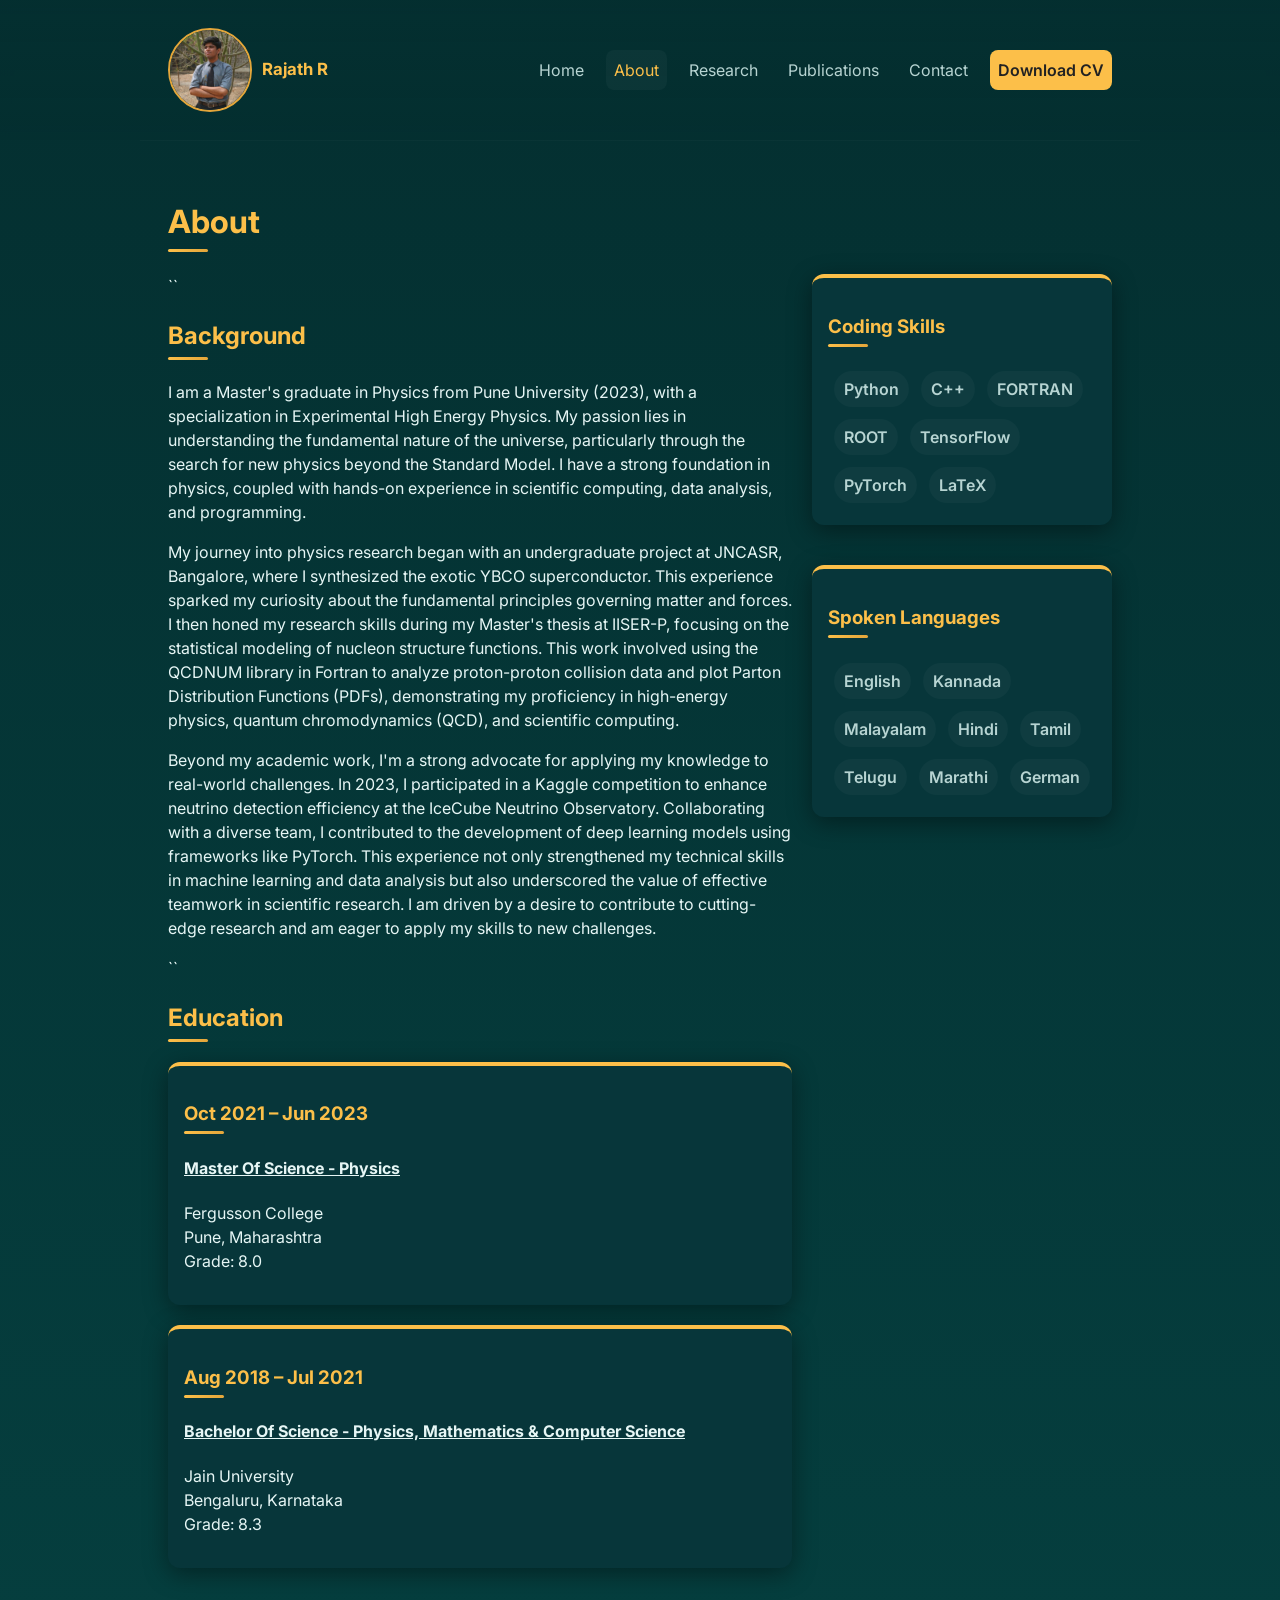
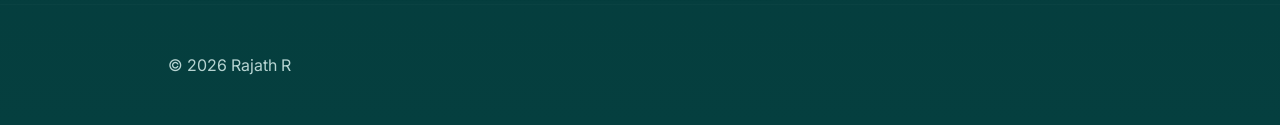
==== commit 5807f5e4: "Update about.html" ====
--- a/about.html
+++ b/about.html
@@ -28,12 +28,12 @@
     <h1>About</h1>
     <div class="two-col">
       <div>
-        <h2>Background</h2>
+        ``<h2>Background</h2>
         <p>I am a Master's graduate in Physics from Pune University (2023), with a specialization in Experimental High Energy Physics. My passion lies in understanding the fundamental nature of the universe, particularly through the search for new physics beyond the Standard Model. I have a strong foundation in physics, coupled with hands-on experience in scientific computing, data analysis, and programming.<p>
 
 <p>My journey into physics research began with an undergraduate project at JNCASR, Bangalore, where I synthesized the exotic YBCO superconductor. This experience sparked my curiosity about the fundamental principles governing matter and forces. I then honed my research skills during my Master's thesis at IISER-P, focusing on the statistical modeling of nucleon structure functions. This work involved using the QCDNUM library in Fortran to analyze proton-proton collision data and plot Parton Distribution Functions (PDFs), demonstrating my proficiency in high-energy physics, quantum chromodynamics (QCD), and scientific computing.<p>
 
-<p>Beyond my academic work, I'm a strong advocate for applying my knowledge to real-world challenges. In 2023, I participated in a Kaggle competition to enhance neutrino detection efficiency at the IceCube Neutrino Observatory. Collaborating with a diverse team, I contributed to the development of deep learning models using frameworks like PyTorch. This experience not only strengthened my technical skills in machine learning and data analysis but also underscored the value of effective teamwork in scientific research. I am driven by a desire to contribute to cutting-edge research and am eager to apply my skills to new challenges.</p>
+<p>Beyond my academic work, I'm a strong advocate for applying my knowledge to real-world challenges. In 2023, I participated in a Kaggle competition to enhance neutrino detection efficiency at the IceCube Neutrino Observatory. Collaborating with a diverse team, I contributed to the development of deep learning models using frameworks like PyTorch. This experience not only strengthened my technical skills in machine learning and data analysis but also underscored the value of effective teamwork in scientific research. I am driven by a desire to contribute to cutting-edge research and am eager to apply my skills to new challenges.</p>``
 
         <section id="education">
   <h2>Education</h2>
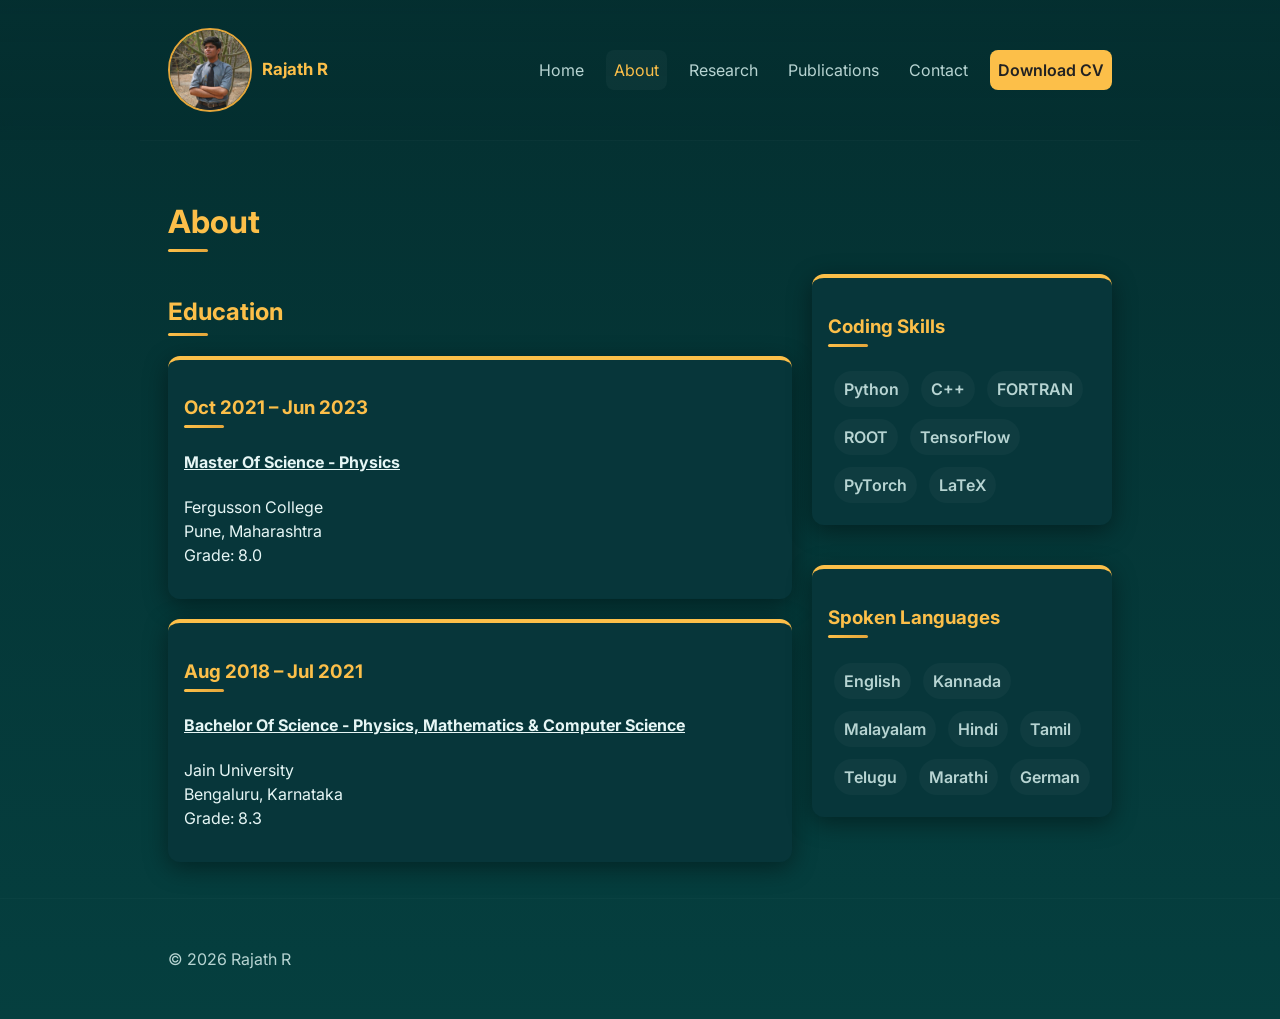
==== commit 8d76b425: "Update about.html" ====
--- a/about.html
+++ b/about.html
@@ -28,14 +28,14 @@
     <h1>About</h1>
     <div class="two-col">
       <div>
-        ``<h2>Background</h2>
+        <!--<h2>Background</h2>
         <p>I am a Master's graduate in Physics from Pune University (2023), with a specialization in Experimental High Energy Physics. My passion lies in understanding the fundamental nature of the universe, particularly through the search for new physics beyond the Standard Model. I have a strong foundation in physics, coupled with hands-on experience in scientific computing, data analysis, and programming.<p>
 
 <p>My journey into physics research began with an undergraduate project at JNCASR, Bangalore, where I synthesized the exotic YBCO superconductor. This experience sparked my curiosity about the fundamental principles governing matter and forces. I then honed my research skills during my Master's thesis at IISER-P, focusing on the statistical modeling of nucleon structure functions. This work involved using the QCDNUM library in Fortran to analyze proton-proton collision data and plot Parton Distribution Functions (PDFs), demonstrating my proficiency in high-energy physics, quantum chromodynamics (QCD), and scientific computing.<p>
 
 <p>Beyond my academic work, I'm a strong advocate for applying my knowledge to real-world challenges. In 2023, I participated in a Kaggle competition to enhance neutrino detection efficiency at the IceCube Neutrino Observatory. Collaborating with a diverse team, I contributed to the development of deep learning models using frameworks like PyTorch. This experience not only strengthened my technical skills in machine learning and data analysis but also underscored the value of effective teamwork in scientific research. I am driven by a desire to contribute to cutting-edge research and am eager to apply my skills to new challenges.</p>``
 
-        <section id="education">
+        --><section id="education">
   <h2>Education</h2>
 
   <article class="exp card">
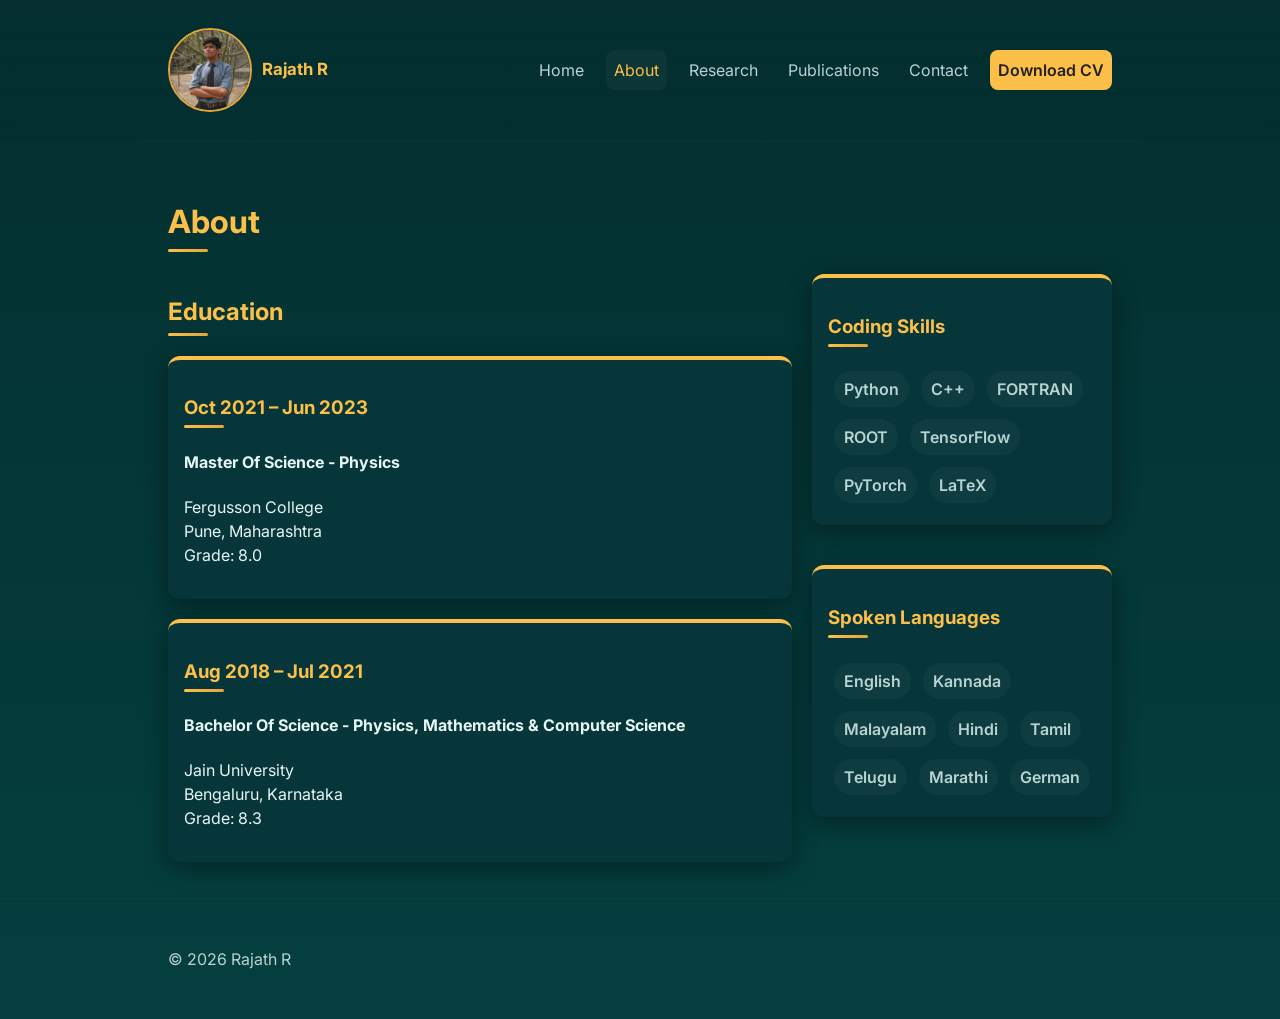
==== commit fffe9fa0: "Update about.html" ====
--- a/about.html
+++ b/about.html
@@ -40,13 +40,13 @@
 
   <article class="exp card">
     <h3>Oct 2021 – Jun 2023</h3>
-    <h4><u><b>Master Of Science - Physics</b></u></h4>
+    <h4><b>Master Of Science - Physics</b></h4>
     <p>Fergusson College<br>Pune, Maharashtra<br>Grade: 8.0</p>
   </article>
 
   <article class="exp card">
     <h3>Aug 2018 – Jul 2021</h3>
-    <h4><u><b>Bachelor Of Science - Physics, Mathematics &amp; Computer Science</b></u></h4>
+    <h4><b>Bachelor Of Science - Physics, Mathematics &amp; Computer Science</b></h4>
     <p>Jain University<br>Bengaluru, Karnataka<br>Grade: 8.3</p>
   </article>
 
